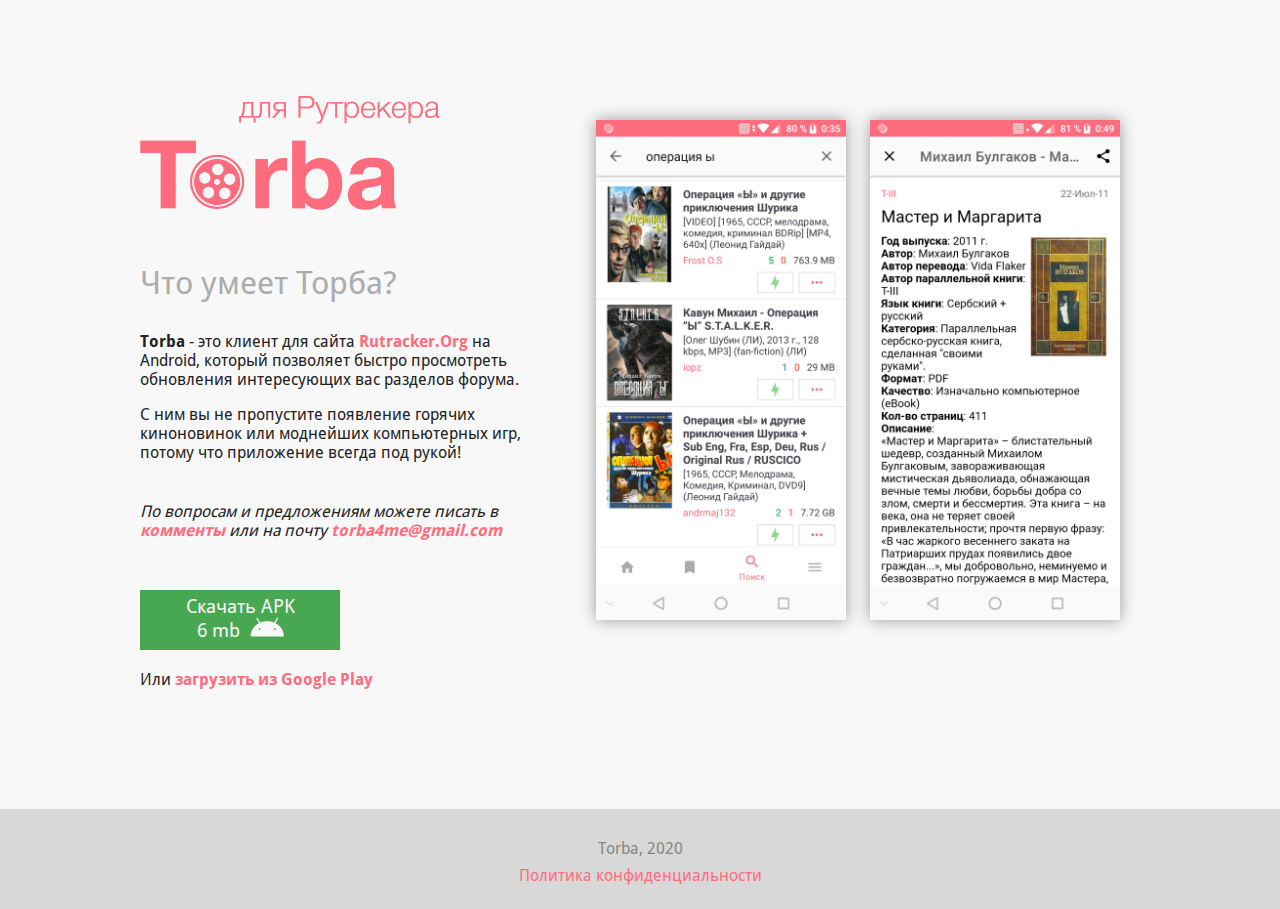
==== index.html @ 97d835c7 "правка ссылки" ====
<!DOCTYPE html>
<html>
<head>
	<meta charset="utf-8">
    <meta http-equiv="content-type" content="text/html; charset=utf-8"/>
    <meta http-equiv="X-UA-Compatible" content="IE=edge">
	<meta name="viewport" content="width=device-width, initial-scale=1.0"/>
	<meta name="description" content="С помощью Торба вы всегда сможете просмотреть новинки выбранных вами разделов форума в удобном и лаконичном формате с экрана вашего смартфона на Андроид."/> 
	<meta name="keywords" content="рутрекер, rutracker, приложение, android, форум"/>

	<!-- Open Graph / Facebook -->
	<meta property="og:type" content="website">
	<meta property="og:locale" content="ru_RU" />
	<meta property="og:url" content="https://torba4me.github.io/">
	<meta property="og:site_name" content="Torba для Рутрекера" />
	<meta property="og:title" content="Torba для Рутрекера - Android-клиент для Rutracker.Org">
	<meta property="og:description" content="С помощью Торба вы всегда сможете просмотреть новинки выбранных вами разделов форума в удобном и лаконичном формате с экрана вашего смартфона на Андроид.">
	<meta property="og:image" content="https://torba4me.github.io/images/promo-large.png">

	<!-- Twitter -->
	<meta property="twitter:card" content="summary_large_image">
	<meta property="twitter:url" content="https://torba4me.github.io/">
	<meta property="twitter:title" content="Torba для Рутрекера - Android-клиент для Rutracker.Org">
	<meta property="twitter:description" content="С помощью Торба вы всегда сможете просмотреть новинки выбранных вами разделов форума в удобном и лаконичном формате с экрана вашего смартфона на Андроид.">
	<meta property="twitter:image" content="https://torba4me.github.io/images/promo-large.png">

 	<!-- Fav icon -->
	<link rel="apple-touch-icon" sizes="180x180" href="/apple-touch-icon.png">
	<link rel="icon" type="image/png" sizes="32x32" href="/favicon-32x32.png">
	<link rel="icon" type="image/png" sizes="16x16" href="/favicon-16x16.png">
	<link rel="manifest" href="/site.webmanifest">
	<link rel="mask-icon" href="/safari-pinned-tab.svg" color="#d55b5b">
	<meta name="msapplication-TileColor" content="#603cba">
	<meta name="theme-color" content="#ffffff">
	<!-- Styles & scripts -->
	<link rel="stylesheet" type="text/css" href="styles/index.css">
	<title>Torba для Рутрекера - Android-клиент для Rutracker.Org</title>
</head>
<body>

	<div class="wrapper">
		<div class="main description">
			<div class="overview">
				<p class="logo">
					<img src="images/logo.png">
				</p>
				<h1 class="welcome-text">Что умеет Торба?</h1>
				<p class="text"><strong>Torba</strong> - это клиент для сайта <a href="https://rutracker.org">Rutracker.Org</a> на Android, который позволяет быстро просмотреть обновления интересующих вас разделов форума.</p>
				<p>С ним вы не пропустите появление горячих киноновинок или моднейших компьютерных игр, потому что приложение всегда под рукой!</p>
				<p style="margin-top: 40px;"><i>По вопросам и предложениям можете писать в <a href="#comments" class="anchor">комменты</a> или на почту <a href="mailto:torba4me@gmail.com">torba4me@gmail.com</a></i></p>
				<a href="https://github.com/torba4me/torba4me.github.io/raw/master/download/torba_2.2.apk" class="download" target="_blank" download><span>Скачать APK</span><br />6 mb<img src="images/android_icon.png"></a>
				<span class="get-apk">Или <a href="https://play.google.com/store/apps/details?id=com.pragmaticdreams.torba#external_link">загрузить из Google Play</a><br /></span>

				<!-- <p class="warning"><strong>*</strong> Версия в Google Play отстаёт от последней версии APK из-за долгой модерации.<br /><br />Поэтому настоятельно рекомендую - <strong>УСТАНАВЛИВАЙТЕ приложение из APK</strong></p> -->
			</div>

			<div class="screens">
				<img src="images/screen_01.jpg">
				<img src="images/screen_02.jpg">
			</div>
 		</div>

		<!-- Comments -->
 		<div id="comments" class="main comments">
			<div id="disqus_thread"></div>
		</div>
	</div>

	<div class="footer">
		<span>Torba, 2020</span><br />
		<span class="privacy"><a href="/privacy/">Политика конфиденциальности</a></span>
	</div>

	<script>
		/**
		*  RECOMMENDED CONFIGURATION VARIABLES: EDIT AND UNCOMMENT THE SECTION BELOW TO INSERT DYNAMIC VALUES FROM YOUR PLATFORM OR CMS.
		*  LEARN WHY DEFINING THESE VARIABLES IS IMPORTANT: https://disqus.com/admin/universalcode/#configuration-variables*/
		/*
		var disqus_config = function () {
		this.page.url = PAGE_URL;  // Replace PAGE_URL with your page's canonical URL variable
		this.page.identifier = PAGE_IDENTIFIER; // Replace PAGE_IDENTIFIER with your page's unique identifier variable
		};
		*/
		(function() { // DON'T EDIT BELOW THIS LINE
		var d = document, s = d.createElement('script');
		s.src = 'https://torba4me-github-io.disqus.com/embed.js';
		s.setAttribute('data-timestamp', +new Date());
		(d.head || d.body).appendChild(s);
		})();
	</script>
	<noscript>Please enable JavaScript to view the <a href="https://disqus.com/?ref_noscript">comments powered by Disqus.</a></noscript>	</script>

 </body>
</html>
---- styles/index.css ----
/* FONTS */

@font-face {
    font-family: 'Droid';
    src: url('../fonts/DroidFonts/DroidSans.ttf') format('truetype');
    font-weight: normal;
    font-style: normal;
}
@font-face {
    font-family: 'Droid';
    src: url('../fonts/DroidFonts/DroidSans-Bold.ttf') format('truetype');
    font-weight: bold;
    font-style: normal;
}
@font-face {
    font-family: 'DroidMono';
    src: url('../fonts/DroidFonts/DroidSansMono.ttf') format('truetype');
    font-weight: normal;
    font-style: normal;
}


/* Links and anchors */

a {
	color: #FF6C7E;
	text-decoration: none;
	font-weight: bold;
}

a:hover {
	color: #FF6C7E;
	border-bottom: 1px solid;
}

.anchor:hover {
	border-bottom: 1px dashed;
}


/* Main layout */

div {
	box-sizing: border-box;
}

html, body {
	background: #D8D8D8;
	padding: 0;
	margin: 0;
	font-family: "Droid", sans-serif;
}

body {
	position: relative;
	min-width: 320px;
}

.main {
	width: 1000px;
	margin: 0 auto;
}

.wrapper {
	background: #F8F8F8;
}

.footer {
	background: #D8D8D8;
	height: 100px;
}

.main, .footer {
	overflow: hidden;
}

/* Welcome text */
.welcome-text {
	color: #acacac;
	font-weight: lighter;
	margin-top: 50px;
	margin-bottom: -20px;
}


/* Layout of main block */

.description {
	padding: 80px 0;
}

.overview {
	width: 40%;
	float: left;
}

.screens {
	width: 60%;
	float: right;
	text-align: right;
	padding-right: 20px;
	padding-top: 40px;
}

.screens img {
	width: 250px;
	margin-left: 20px;
}


/* Footer */

.footer {
	clear: both;
	text-align: center;
	padding-top: 30px;
	box-sizing: border-box;
	color: #868686;
}

.privacy {
	display: inline-block;
	margin-top: 8px;
}

.privacy a {
	font-weight: normal;
}


/* Styling of main block elements */

.main {
	color: #222;
	font-size: 12pt;
}

.main .logo img {
	max-width: 300px;
}

.main .text {
	margin-top: 50px;
}

.main .download {
	position: relative;
	text-decoration: none;
	font-weight: normal;
	color: #F7F7F7;
	display: block;
	background-color: #48A852;
	font-size: 14pt;
	width: 200px;
	height: 60px;
	box-sizing: border-box;
	text-align: center;
	padding-top: 6px;
	margin-top: 50px;
	border: none;
	transition: background-color .3s ease;
}

.main .download:hover {
	background-color: #46D464;
	color: #fff;
}

.main .download:active {
	top: 3px;
}

.main .download img {
	margin-left: 10px;
}

.get-apk {
	display: inline-block;
	margin-top: 20px;
}

.main .screens img {
	-ms-box-shadow: 0 0 15px #999;
	-moz-box-shadow: 0 0 15px #999;
	-webkit-box-shadow: 0 0 15px #999;
	box-shadow: 0 0 15px #999;
}

.warning {
	background: #ffff9b;
	font-size: 14px;
	border: 1px dashed grey;
	padding: 10px;
}

/* Comments */

.comments {
	padding-bottom: 40px;
}


/* Media-Queries */

@media screen and (max-width: 1080px) {
	.main {
		width: 700px;
	}

	.main .logo img {
		max-width: 200px;
	}

	.screens {
		padding-top: 0;
	}

	.screens img {
		width: 170px;
		margin-left: 20px;
		margin-top: 50px;
	}	
}

@media screen and (max-width: 768px) {
	.main {
		width: 80%;
		padding: 30px 0;
	}

	.main .logo {
		text-align: center;
	}

	.main .logo img {
		max-width: 240px;
	}

	.main .overview, .main .screens {
		float: none;
		width: 100%;
	}

	.main .screens {
		margin-top: 50px;
		text-align: center;
	}

	.main .download {
		margin: 0 auto;
		margin-top: 40px;
	}

	.get-apk {
		display: block;
		text-align: center;
		margin: 20px auto;
	}

	.screens img {
		width: 220px;
		float: none;
		margin-bottom: 20px;
	}	
}
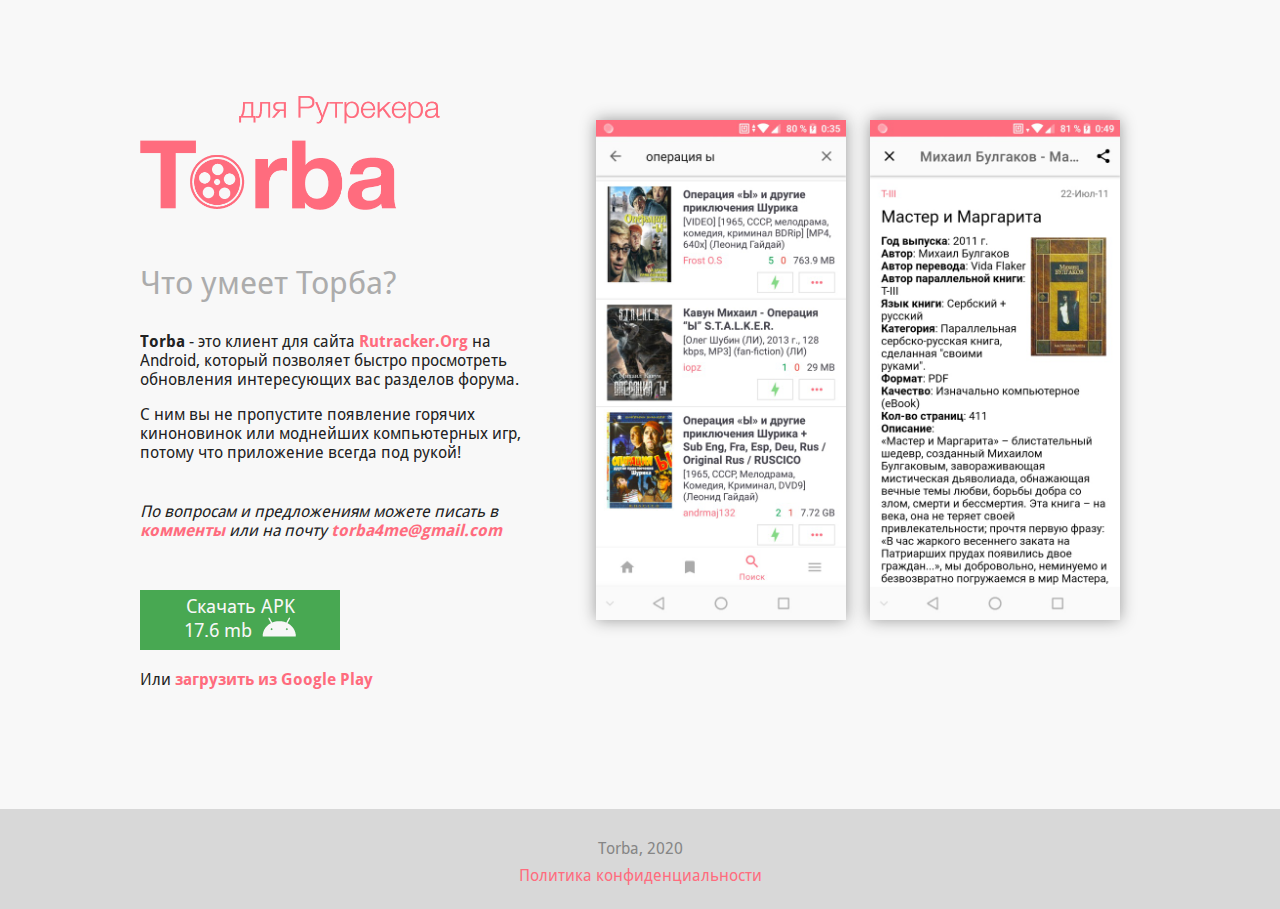
==== commit 2802aef5: "новая версия" ====
--- a/index.html
+++ b/index.html
@@ -48,7 +48,7 @@
 				<p class="text"><strong>Torba</strong> - это клиент для сайта <a href="https://rutracker.org">Rutracker.Org</a> на Android, который позволяет быстро просмотреть обновления интересующих вас разделов форума.</p>
 				<p>С ним вы не пропустите появление горячих киноновинок или моднейших компьютерных игр, потому что приложение всегда под рукой!</p>
 				<p style="margin-top: 40px;"><i>По вопросам и предложениям можете писать в <a href="#comments" class="anchor">комменты</a> или на почту <a href="mailto:torba4me@gmail.com">torba4me@gmail.com</a></i></p>
-				<a href="https://github.com/torba4me/torba4me.github.io/raw/master/download/torba_2.2.apk" class="download" target="_blank" download><span>Скачать APK</span><br />6 mb<img src="images/android_icon.png"></a>
+				<a href="https://github.com/torba4me/torba4me.github.io/raw/master/download/torba_2.3.apk" class="download" target="_blank" download><span>Скачать APK</span><br />17.6 mb<img src="images/android_icon.png"></a>
 				<span class="get-apk">Или <a href="https://play.google.com/store/apps/details?id=com.pragmaticdreams.torba#external_link">загрузить из Google Play</a><br /></span>
 
 				<!-- <p class="warning"><strong>*</strong> Версия в Google Play отстаёт от последней версии APK из-за долгой модерации.<br /><br />Поэтому настоятельно рекомендую - <strong>УСТАНАВЛИВАЙТЕ приложение из APK</strong></p> -->
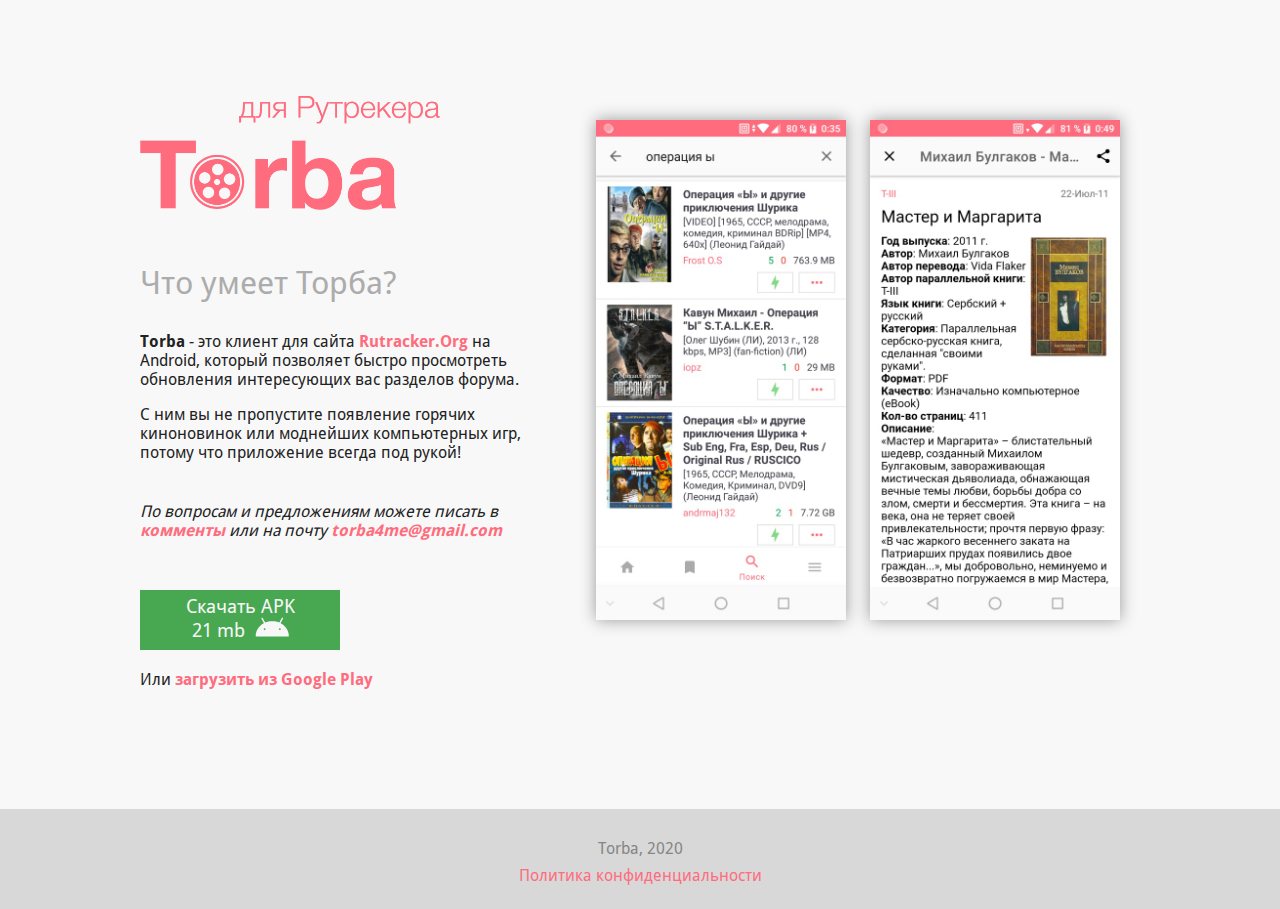
==== commit 47b418d4: "+ новая версия" ====
--- a/index.html
+++ b/index.html
@@ -48,7 +48,7 @@
 				<p class="text"><strong>Torba</strong> - это клиент для сайта <a href="https://rutracker.org">Rutracker.Org</a> на Android, который позволяет быстро просмотреть обновления интересующих вас разделов форума.</p>
 				<p>С ним вы не пропустите появление горячих киноновинок или моднейших компьютерных игр, потому что приложение всегда под рукой!</p>
 				<p style="margin-top: 40px;"><i>По вопросам и предложениям можете писать в <a href="#comments" class="anchor">комменты</a> или на почту <a href="mailto:torba4me@gmail.com">torba4me@gmail.com</a></i></p>
-				<a href="https://github.com/torba4me/torba4me.github.io/raw/master/download/torba_2.3.apk" class="download" target="_blank" download><span>Скачать APK</span><br />17.6 mb<img src="images/android_icon.png"></a>
+				<a href="https://github.com/torba4me/torba4me.github.io/raw/master/download/torba_2.4.apk" class="download" target="_blank" download><span>Скачать APK</span><br />21 mb<img src="images/android_icon.png"></a>
 				<span class="get-apk">Или <a href="https://play.google.com/store/apps/details?id=com.pragmaticdreams.torba#external_link">загрузить из Google Play</a><br /></span>
 
 				<!-- <p class="warning"><strong>*</strong> Версия в Google Play отстаёт от последней версии APK из-за долгой модерации.<br /><br />Поэтому настоятельно рекомендую - <strong>УСТАНАВЛИВАЙТЕ приложение из APK</strong></p> -->
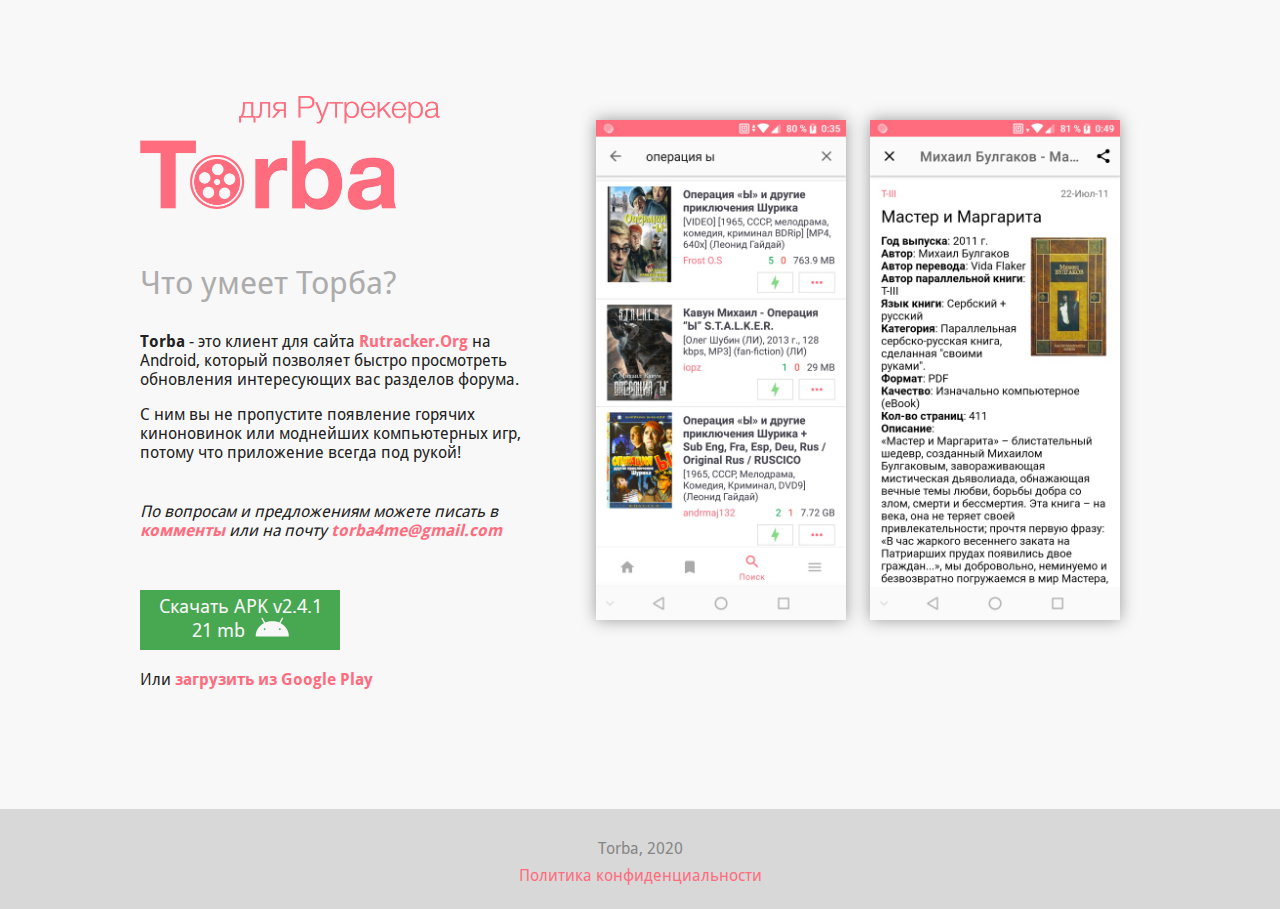
==== commit 9f9fd06c: "+ новая версия (2.4.1)" ====
--- a/index.html
+++ b/index.html
@@ -48,7 +48,7 @@
 				<p class="text"><strong>Torba</strong> - это клиент для сайта <a href="https://rutracker.org">Rutracker.Org</a> на Android, который позволяет быстро просмотреть обновления интересующих вас разделов форума.</p>
 				<p>С ним вы не пропустите появление горячих киноновинок или моднейших компьютерных игр, потому что приложение всегда под рукой!</p>
 				<p style="margin-top: 40px;"><i>По вопросам и предложениям можете писать в <a href="#comments" class="anchor">комменты</a> или на почту <a href="mailto:torba4me@gmail.com">torba4me@gmail.com</a></i></p>
-				<a href="https://github.com/torba4me/torba4me.github.io/raw/master/download/torba_2.4.apk" class="download" target="_blank" download><span>Скачать APK</span><br />21 mb<img src="images/android_icon.png"></a>
+				<a href="https://github.com/torba4me/torba4me.github.io/raw/master/download/torba_2.4.1.apk" class="download" target="_blank" download><span>Скачать APK v2.4.1</span><br />21 mb<img src="images/android_icon.png"></a>
 				<span class="get-apk">Или <a href="https://play.google.com/store/apps/details?id=com.pragmaticdreams.torba#external_link">загрузить из Google Play</a><br /></span>
 
 				<!-- <p class="warning"><strong>*</strong> Версия в Google Play отстаёт от последней версии APK из-за долгой модерации.<br /><br />Поэтому настоятельно рекомендую - <strong>УСТАНАВЛИВАЙТЕ приложение из APK</strong></p> -->
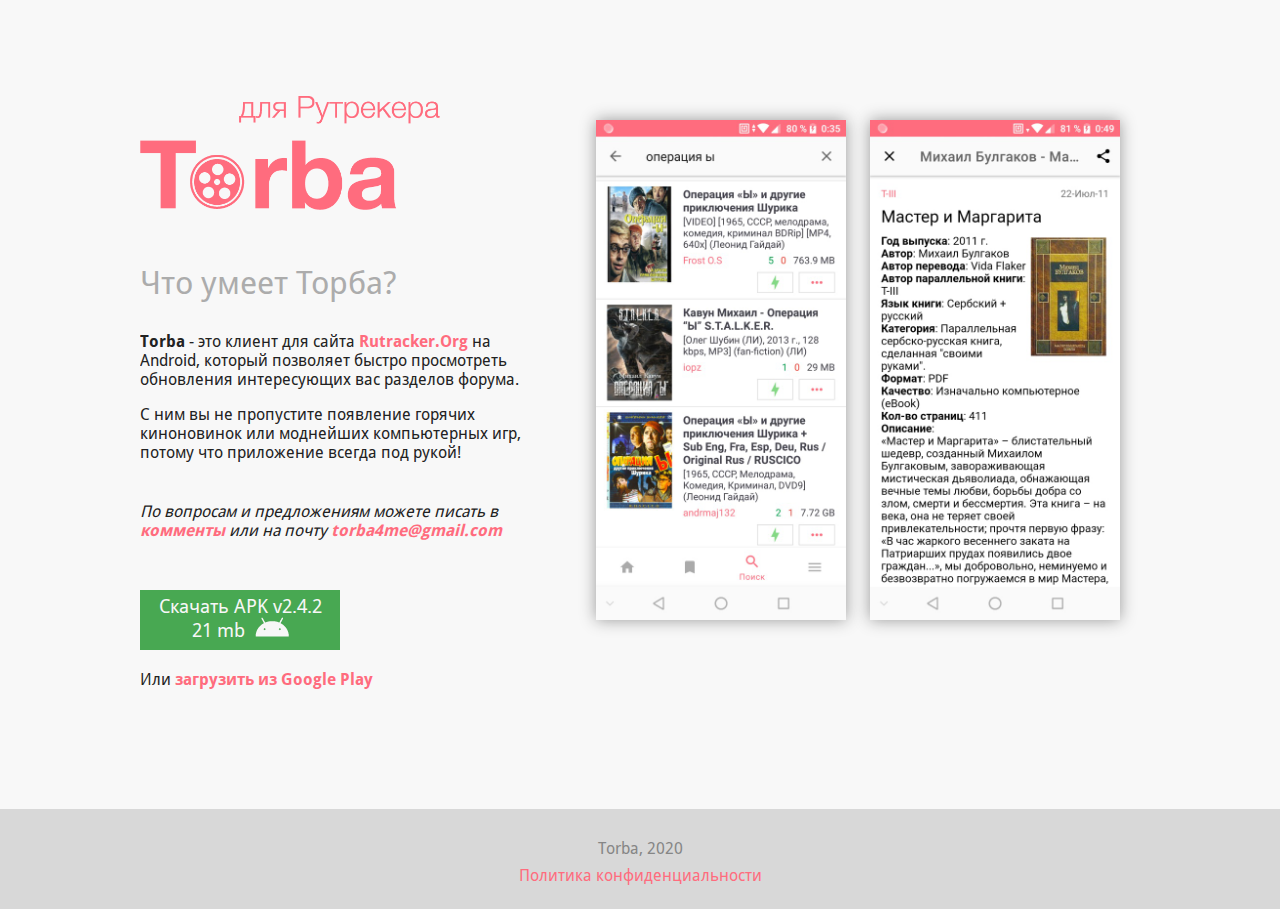
==== commit cd9f3c74: "+ новая версия (2.4.2)" ====
--- a/index.html
+++ b/index.html
@@ -48,7 +48,7 @@
 				<p class="text"><strong>Torba</strong> - это клиент для сайта <a href="https://rutracker.org">Rutracker.Org</a> на Android, который позволяет быстро просмотреть обновления интересующих вас разделов форума.</p>
 				<p>С ним вы не пропустите появление горячих киноновинок или моднейших компьютерных игр, потому что приложение всегда под рукой!</p>
 				<p style="margin-top: 40px;"><i>По вопросам и предложениям можете писать в <a href="#comments" class="anchor">комменты</a> или на почту <a href="mailto:torba4me@gmail.com">torba4me@gmail.com</a></i></p>
-				<a href="https://github.com/torba4me/torba4me.github.io/raw/master/download/torba_2.4.1.apk" class="download" target="_blank" download><span>Скачать APK v2.4.1</span><br />21 mb<img src="images/android_icon.png"></a>
+				<a href="https://github.com/torba4me/torba4me.github.io/raw/master/download/torba_2.4.2.apk" class="download" target="_blank" download><span>Скачать APK v2.4.2</span><br />21 mb<img src="images/android_icon.png"></a>
 				<span class="get-apk">Или <a href="https://play.google.com/store/apps/details?id=com.pragmaticdreams.torba#external_link">загрузить из Google Play</a><br /></span>
 
 				<!-- <p class="warning"><strong>*</strong> Версия в Google Play отстаёт от последней версии APK из-за долгой модерации.<br /><br />Поэтому настоятельно рекомендую - <strong>УСТАНАВЛИВАЙТЕ приложение из APK</strong></p> -->
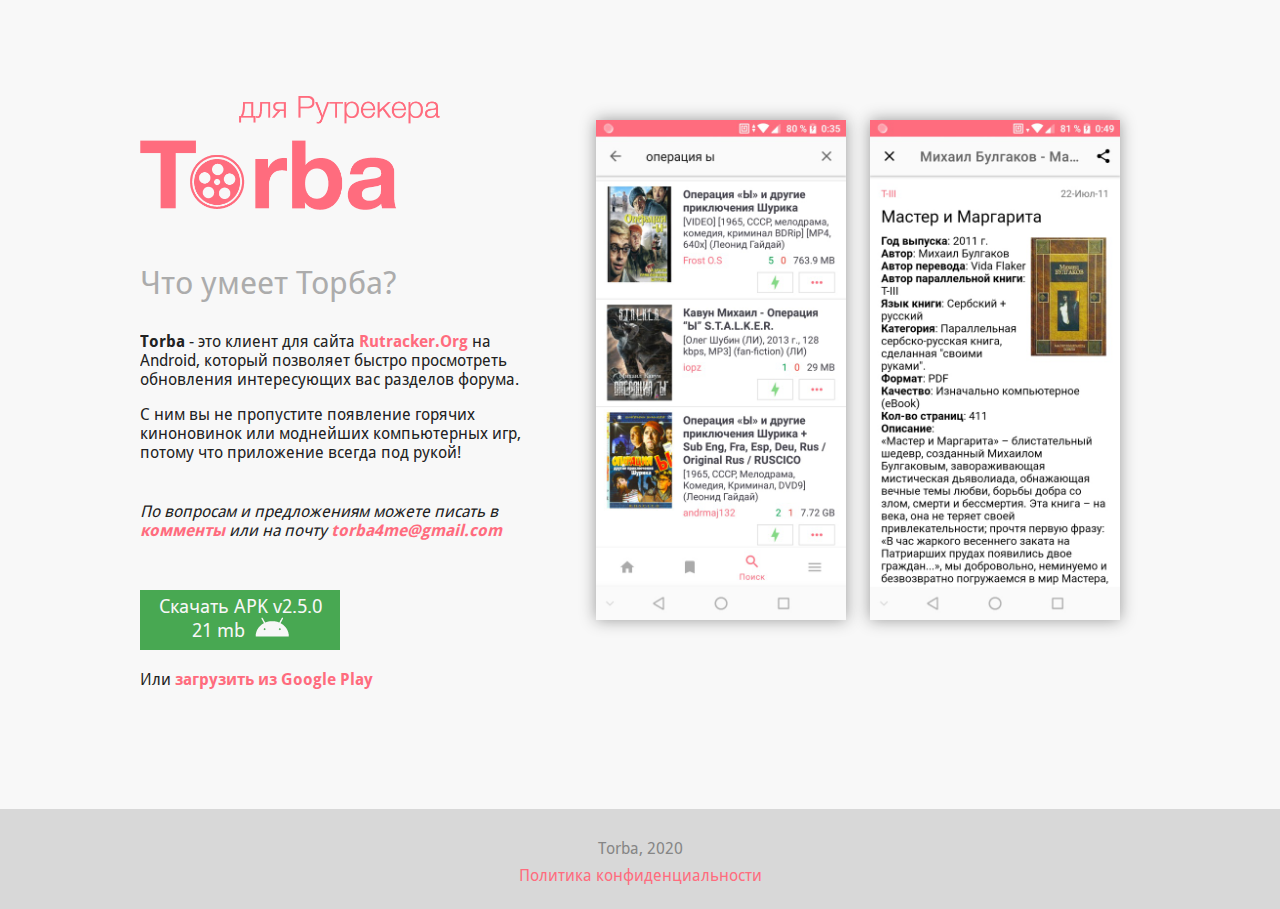
==== commit 0131d934: "+Новая версия" ====
--- a/index.html
+++ b/index.html
@@ -48,7 +48,7 @@
 				<p class="text"><strong>Torba</strong> - это клиент для сайта <a href="https://rutracker.org">Rutracker.Org</a> на Android, который позволяет быстро просмотреть обновления интересующих вас разделов форума.</p>
 				<p>С ним вы не пропустите появление горячих киноновинок или моднейших компьютерных игр, потому что приложение всегда под рукой!</p>
 				<p style="margin-top: 40px;"><i>По вопросам и предложениям можете писать в <a href="#comments" class="anchor">комменты</a> или на почту <a href="mailto:torba4me@gmail.com">torba4me@gmail.com</a></i></p>
-				<a href="https://github.com/torba4me/torba4me.github.io/raw/master/download/torba_2.4.2.apk" class="download" target="_blank" download><span>Скачать APK v2.4.2</span><br />21 mb<img src="images/android_icon.png"></a>
+				<a href="https://github.com/torba4me/torba4me.github.io/raw/master/download/torba_2.5.0.apk" class="download" target="_blank" download><span>Скачать APK v2.5.0</span><br />21 mb<img src="images/android_icon.png"></a>
 				<span class="get-apk">Или <a href="https://play.google.com/store/apps/details?id=com.pragmaticdreams.torba#external_link">загрузить из Google Play</a><br /></span>
 
 				<!-- <p class="warning"><strong>*</strong> Версия в Google Play отстаёт от последней версии APK из-за долгой модерации.<br /><br />Поэтому настоятельно рекомендую - <strong>УСТАНАВЛИВАЙТЕ приложение из APK</strong></p> -->
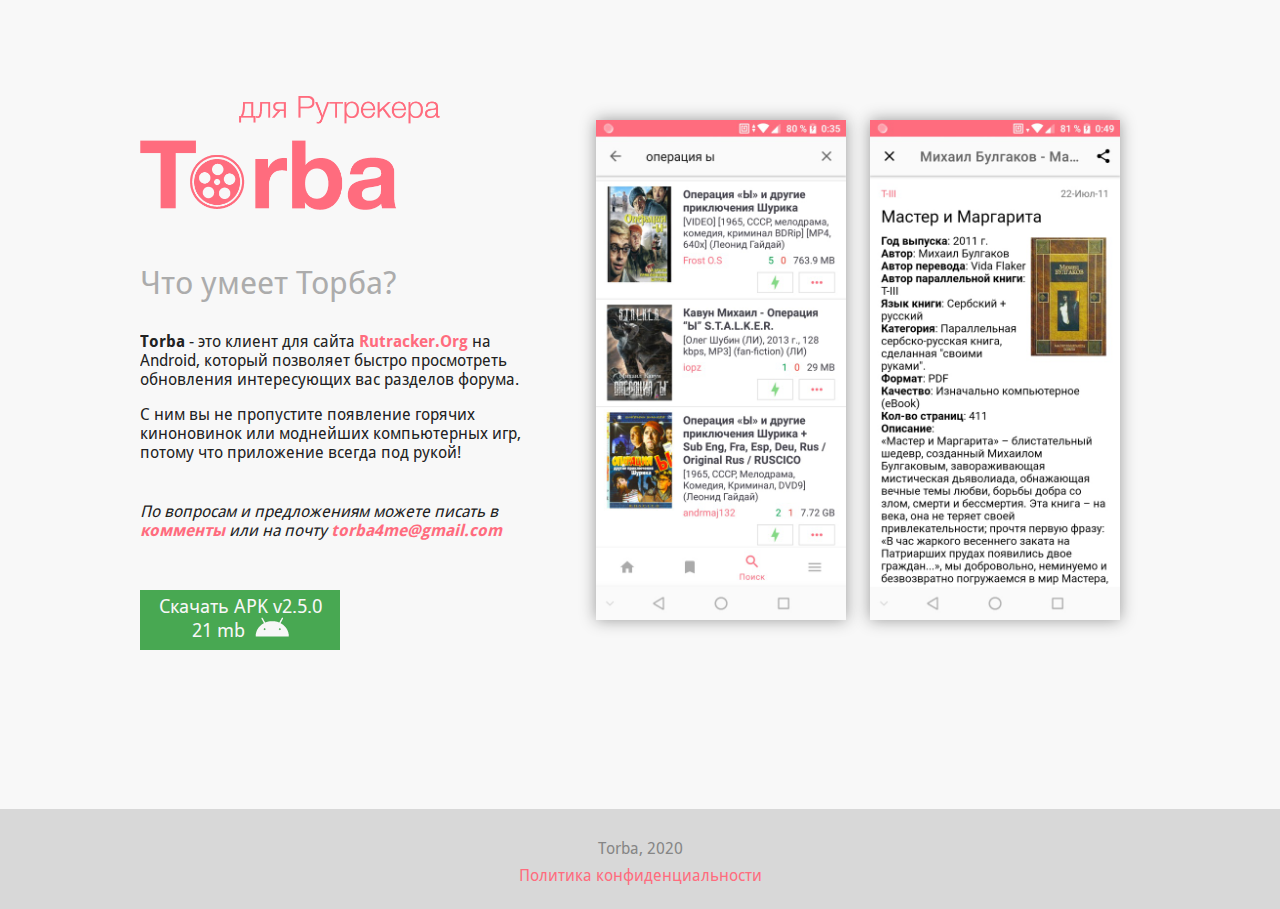
==== commit 25d47c0a: "Исправление" ====
--- a/index.html
+++ b/index.html
@@ -49,7 +49,7 @@
 				<p>С ним вы не пропустите появление горячих киноновинок или моднейших компьютерных игр, потому что приложение всегда под рукой!</p>
 				<p style="margin-top: 40px;"><i>По вопросам и предложениям можете писать в <a href="#comments" class="anchor">комменты</a> или на почту <a href="mailto:torba4me@gmail.com">torba4me@gmail.com</a></i></p>
 				<a href="https://github.com/torba4me/torba4me.github.io/raw/master/download/torba_2.5.0.apk" class="download" target="_blank" download><span>Скачать APK v2.5.0</span><br />21 mb<img src="images/android_icon.png"></a>
-				<span class="get-apk">Или <a href="https://play.google.com/store/apps/details?id=com.pragmaticdreams.torba#external_link">загрузить из Google Play</a><br /></span>
+				<span class="get-apk"><!-- Или <a href="https://play.google.com/store/apps/details?id=com.pragmaticdreams.torba#external_link">загрузить из Google Play</a> --><br /></span>
 
 				<!-- <p class="warning"><strong>*</strong> Версия в Google Play отстаёт от последней версии APK из-за долгой модерации.<br /><br />Поэтому настоятельно рекомендую - <strong>УСТАНАВЛИВАЙТЕ приложение из APK</strong></p> -->
 			</div>
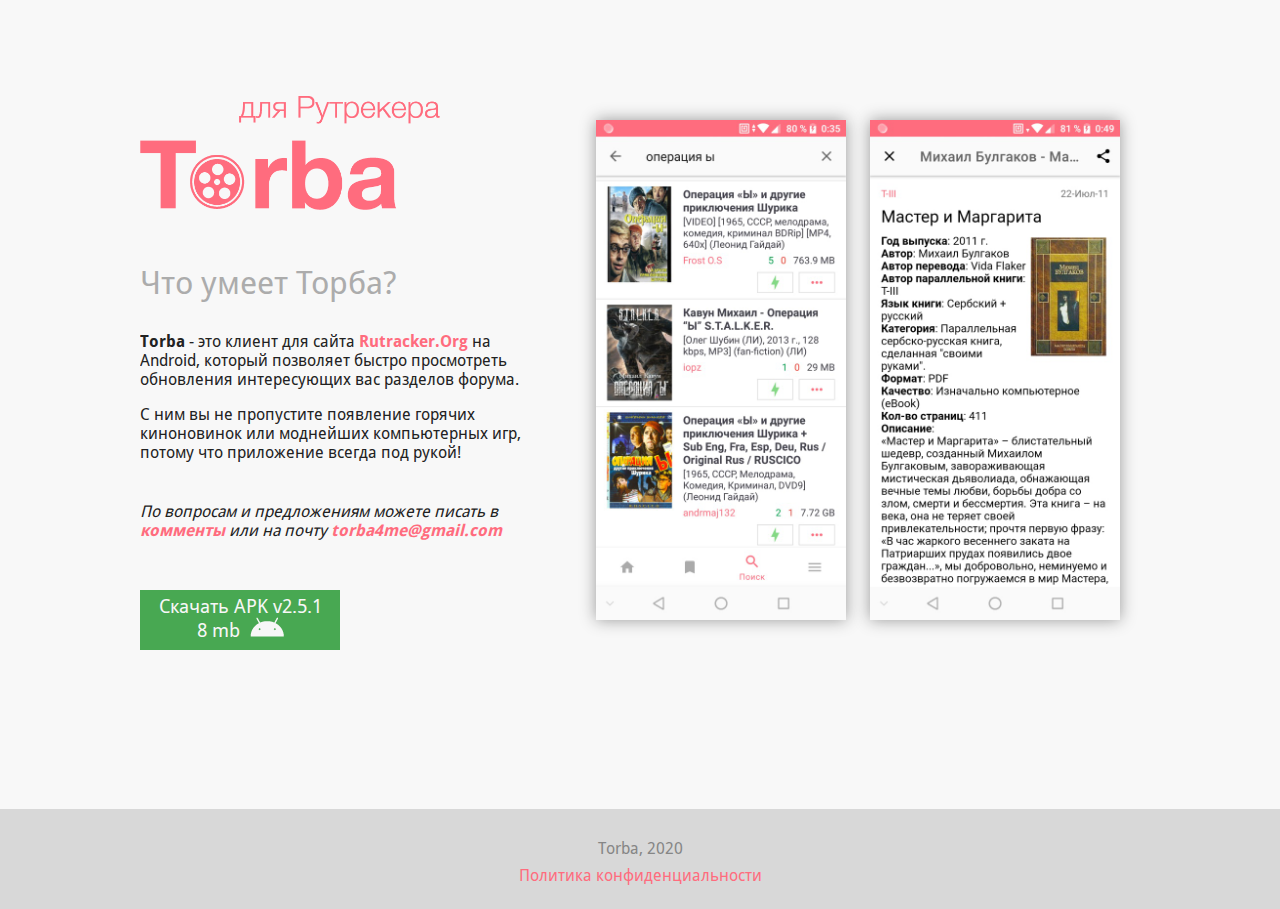
==== commit 0b2ddaa3: "вкрсия 2.5.1" ====
--- a/index.html
+++ b/index.html
@@ -48,7 +48,7 @@
 				<p class="text"><strong>Torba</strong> - это клиент для сайта <a href="https://rutracker.org">Rutracker.Org</a> на Android, который позволяет быстро просмотреть обновления интересующих вас разделов форума.</p>
 				<p>С ним вы не пропустите появление горячих киноновинок или моднейших компьютерных игр, потому что приложение всегда под рукой!</p>
 				<p style="margin-top: 40px;"><i>По вопросам и предложениям можете писать в <a href="#comments" class="anchor">комменты</a> или на почту <a href="mailto:torba4me@gmail.com">torba4me@gmail.com</a></i></p>
-				<a href="https://github.com/torba4me/torba4me.github.io/raw/master/download/torba_2.5.0.apk" class="download" target="_blank" download><span>Скачать APK v2.5.0</span><br />21 mb<img src="images/android_icon.png"></a>
+				<a href="https://github.com/torba4me/torba4me.github.io/raw/master/download/torba_2.5.1.apk" class="download" target="_blank" download><span>Скачать APK v2.5.1</span><br />8 mb<img src="images/android_icon.png"></a>
 				<span class="get-apk"><!-- Или <a href="https://play.google.com/store/apps/details?id=com.pragmaticdreams.torba#external_link">загрузить из Google Play</a> --><br /></span>
 
 				<!-- <p class="warning"><strong>*</strong> Версия в Google Play отстаёт от последней версии APK из-за долгой модерации.<br /><br />Поэтому настоятельно рекомендую - <strong>УСТАНАВЛИВАЙТЕ приложение из APK</strong></p> -->
